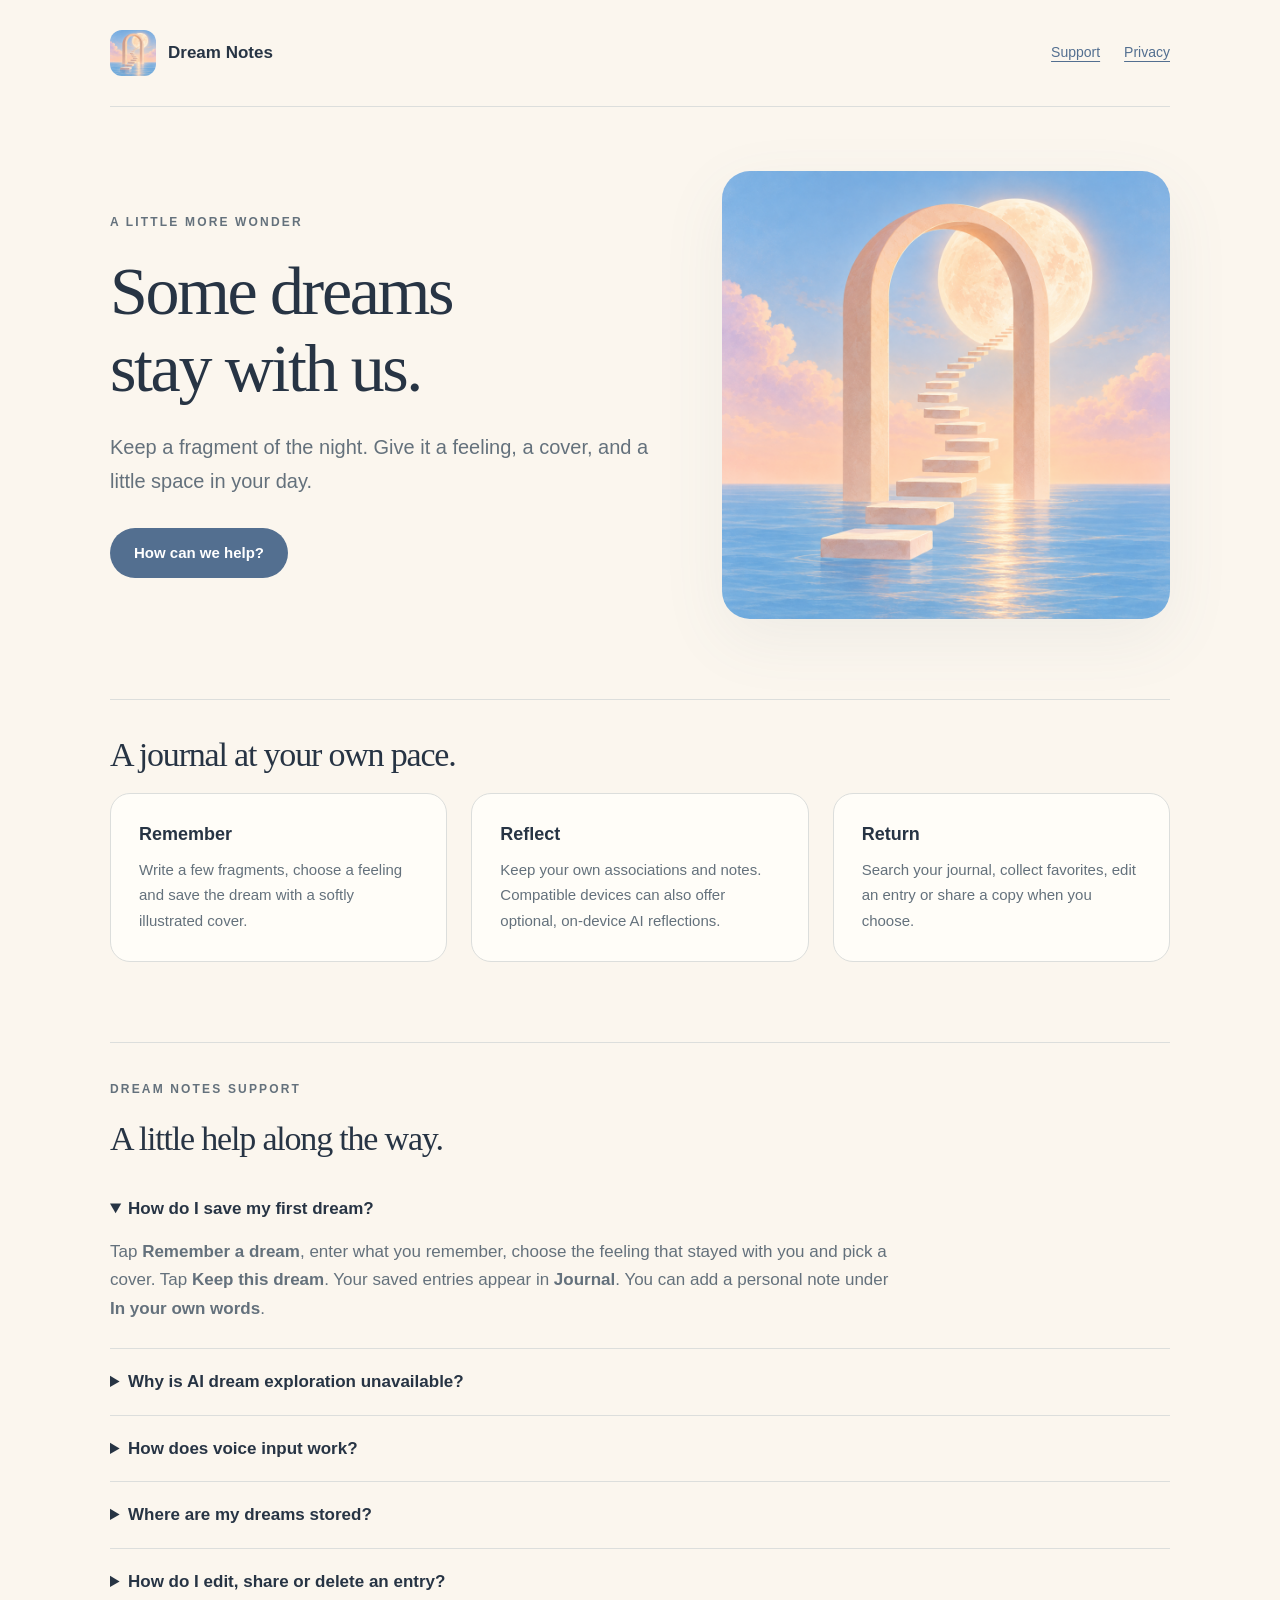
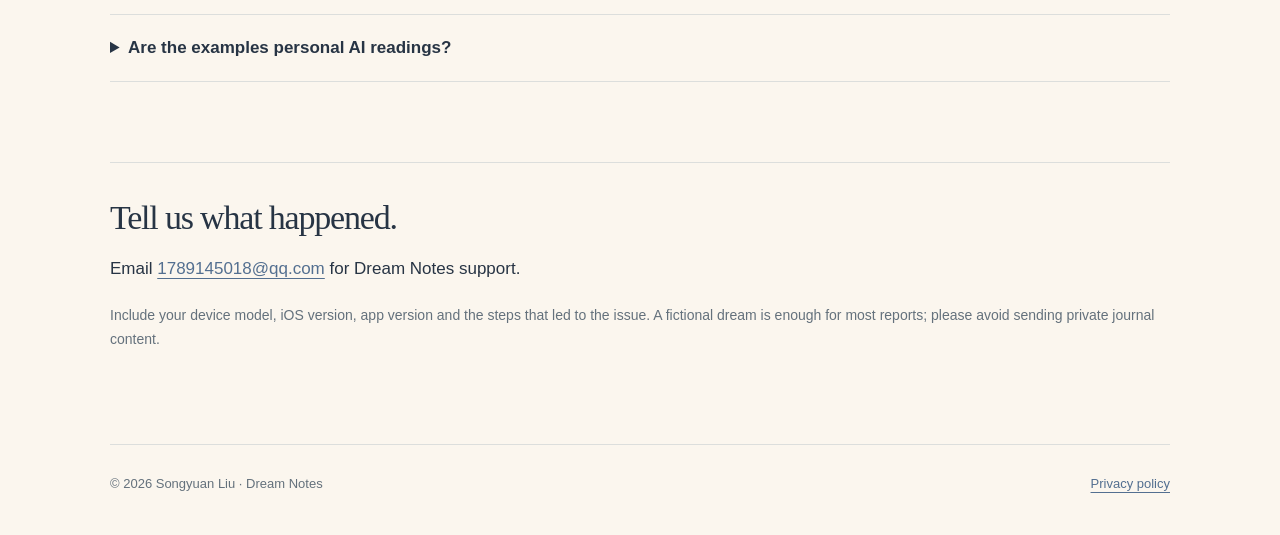
==== index.html @ 6f86c286 "Publish Dream Notes support and privacy pages" ====
<!doctype html>
<html lang="en">
<head><meta charset="utf-8"><meta name="viewport" content="width=device-width,initial-scale=1"><title>Dream Notes — Support</title><meta name="description" content="Support for Dream Notes, a quiet dream journal with optional on-device reflection."><link rel="icon" href="icon.png"><link rel="stylesheet" href="styles.css"></head>
<body>
<header><a class="brand" href="./"><img src="icon.png" width="46" height="46" alt="">Dream Notes</a><nav aria-label="Main"><a href="#support">Support</a><a href="privacy.html">Privacy</a></nav></header>
<main>
<section class="hero"><div><p class="eyebrow">A little more wonder</p><h1>Some dreams<br>stay with us.</h1><p class="lead">Keep a fragment of the night. Give it a feeling, a cover, and a little space in your day.</p><a class="pill" href="#support">How can we help?</a></div><img class="art" src="icon.png" alt="A peach archway and floating stairs above a blue sea, leading toward a warm moon." width="1024" height="1024"></section>
<section class="section" aria-labelledby="experience"><h2 id="experience">A journal at your own pace.</h2><div class="grid"><article class="card"><h3>Remember</h3><p>Write a few fragments, choose a feeling and save the dream with a softly illustrated cover.</p></article><article class="card"><h3>Reflect</h3><p>Keep your own associations and notes. Compatible devices can also offer optional, on-device AI reflections.</p></article><article class="card"><h3>Return</h3><p>Search your journal, collect favorites, edit an entry or share a copy when you choose.</p></article></div></section>
<section id="support" class="section" aria-labelledby="help"><p class="eyebrow">Dream Notes support</p><h2 id="help">A little help along the way.</h2>
<details open><summary>How do I save my first dream?</summary><p>Tap <strong>Remember a dream</strong>, enter what you remember, choose the feeling that stayed with you and pick a cover. Tap <strong>Keep this dream</strong>. Your saved entries appear in <strong>Journal</strong>. You can add a personal note under <strong>In your own words</strong>.</p></details>
<details><summary>Why is AI dream exploration unavailable?</summary><p>Optional AI reflection uses Apple's on-device model. It requires iOS 26 or later, a compatible device, Apple Intelligence enabled and the model available. Availability can also depend on system settings, language and region. Open <strong>You</strong> and tap <strong>Refresh availability</strong> for the app's current explanation. Writing, saving, searching and editing dreams remain available on iOS 17 or later. Version 1.0 does not connect to a cloud AI service.</p></details>
<details><summary>How does voice input work?</summary><p>Tap <strong>Speak your dream</strong> to start optional English dictation. The app asks for microphone and speech-recognition permission and requires on-device recognition. If permission is denied or on-device recognition is unavailable, continue typing. You can edit the transcript before saving. Dream Notes does not retain the recording.</p></details>
<details><summary>Where are my dreams stored?</summary><p>Dreams, drafts, reflections and notes are stored in the app's private storage on your device. There is no Dream Notes account or journal-sync service in version 1.0. iOS device backups may include your journal according to your system settings. Read the <a href="privacy.html">privacy policy</a> for details.</p></details>
<details><summary>How do I edit, share or delete an entry?</summary><p>Open a saved dream and use its <strong>Dream actions</strong> menu. Sharing opens the system share sheet, where you choose a destination. To remove the entire journal and unfinished draft, open <strong>You</strong> and choose <strong>Delete all dreams and drafts</strong>. Confirming deletion removes those records from the app and cannot be undone there.</p></details>
<details><summary>Are the examples personal AI readings?</summary><p>No. The three labeled fictional examples show how the experience works. They are separate from your journal and are not live AI results. Optional generated reflections are possibilities and questions, not predictions, diagnoses or verified facts about you.</p></details>
</section>
<section class="section" aria-labelledby="contact"><h2 id="contact">Tell us what happened.</h2><p>Email <a href="mailto:1789145018@qq.com?subject=Dream%20Notes%20support">1789145018@qq.com</a> for Dream Notes support.</p><p class="note">Include your device model, iOS version, app version and the steps that led to the issue. A fictional dream is enough for most reports; please avoid sending private journal content.</p></section>
</main><footer><span>© 2026 Songyuan Liu · Dream Notes</span><a href="privacy.html">Privacy policy</a></footer>
</body></html>
---- styles.css ----
:root{color-scheme:light;--paper:#fbf6ee;--ink:#273444;--muted:#64717c;--blue:#536f90;--line:#dcdedc;--card:#fffdf8}*{box-sizing:border-box}body{margin:0;background:var(--paper);color:var(--ink);font:17px/1.7 -apple-system,BlinkMacSystemFont,"Segoe UI",sans-serif}a{color:var(--blue);text-underline-offset:4px}a:hover{text-decoration-thickness:2px}a:focus-visible,summary:focus-visible{outline:3px solid #d79770;outline-offset:5px;border-radius:3px}header,main,footer{width:min(1060px,calc(100% - 48px));margin:auto}header{display:flex;align-items:center;justify-content:space-between;gap:24px;padding:30px 0;border-bottom:1px solid var(--line)}.brand{display:flex;align-items:center;gap:12px;color:var(--ink);font-weight:650;text-decoration:none}.brand img{width:46px;height:46px;border-radius:12px}nav{display:flex;gap:24px;font-size:14px}main{padding:64px 0 72px}.hero{display:grid;grid-template-columns:1.1fr .9fr;gap:64px;align-items:center}.eyebrow{font-size:12px;font-weight:650;letter-spacing:.18em;text-transform:uppercase;color:var(--muted)}h1,h2{font-family:Georgia,"Times New Roman",serif;font-weight:400;letter-spacing:-.035em;line-height:1.13}h1{font-size:clamp(42px,5.5vw,68px);margin:20px 0 24px}h2{font-size:34px;margin:0 0 18px}h3{font-size:18px;line-height:1.4;margin:0 0 10px}p{margin:0 0 20px}.lead{font-size:20px;color:var(--muted);max-width:580px}.art{width:100%;height:auto;aspect-ratio:1;object-fit:cover;border-radius:28px;box-shadow:0 20px 65px #536f9014}.pill{display:inline-block;background:var(--blue);color:white;border-radius:100px;padding:12px 24px;text-decoration:none;font-weight:600;font-size:15px;margin-top:10px}.section{margin-top:80px;padding-top:36px;border-top:1px solid var(--line)}.grid{display:grid;grid-template-columns:repeat(3,1fr);gap:24px}.card{padding:28px;border:1px solid var(--line);border-radius:20px;background:var(--card)}.card p{margin:0;color:var(--muted);font-size:15px}details{padding:20px 0;border-bottom:1px solid var(--line)}summary{cursor:pointer;font-weight:600;line-height:1.5}details p{margin:16px 0 4px;max-width:790px;color:var(--muted)}.note{font-size:14px;color:var(--muted)}.reading{max-width:760px}.reading h1{font-size:52px}.reading h2{font-size:28px;margin:36px 0 14px}.reading ul{padding-left:24px}.reading li{margin-bottom:8px}footer{padding:28px 0 40px;border-top:1px solid var(--line);display:flex;justify-content:space-between;gap:20px;font-size:13px;color:var(--muted)}@media(max-width:700px){header,main,footer{width:calc(100% - 36px)}header{padding:22px 0;gap:15px}nav{gap:16px}.hero{grid-template-columns:1fr;gap:32px}.art{max-height:430px}.grid{grid-template-columns:1fr}.section{margin-top:48px}.reading h1{font-size:42px}main{padding:42px 0 50px}footer{flex-direction:column;gap:8px}}
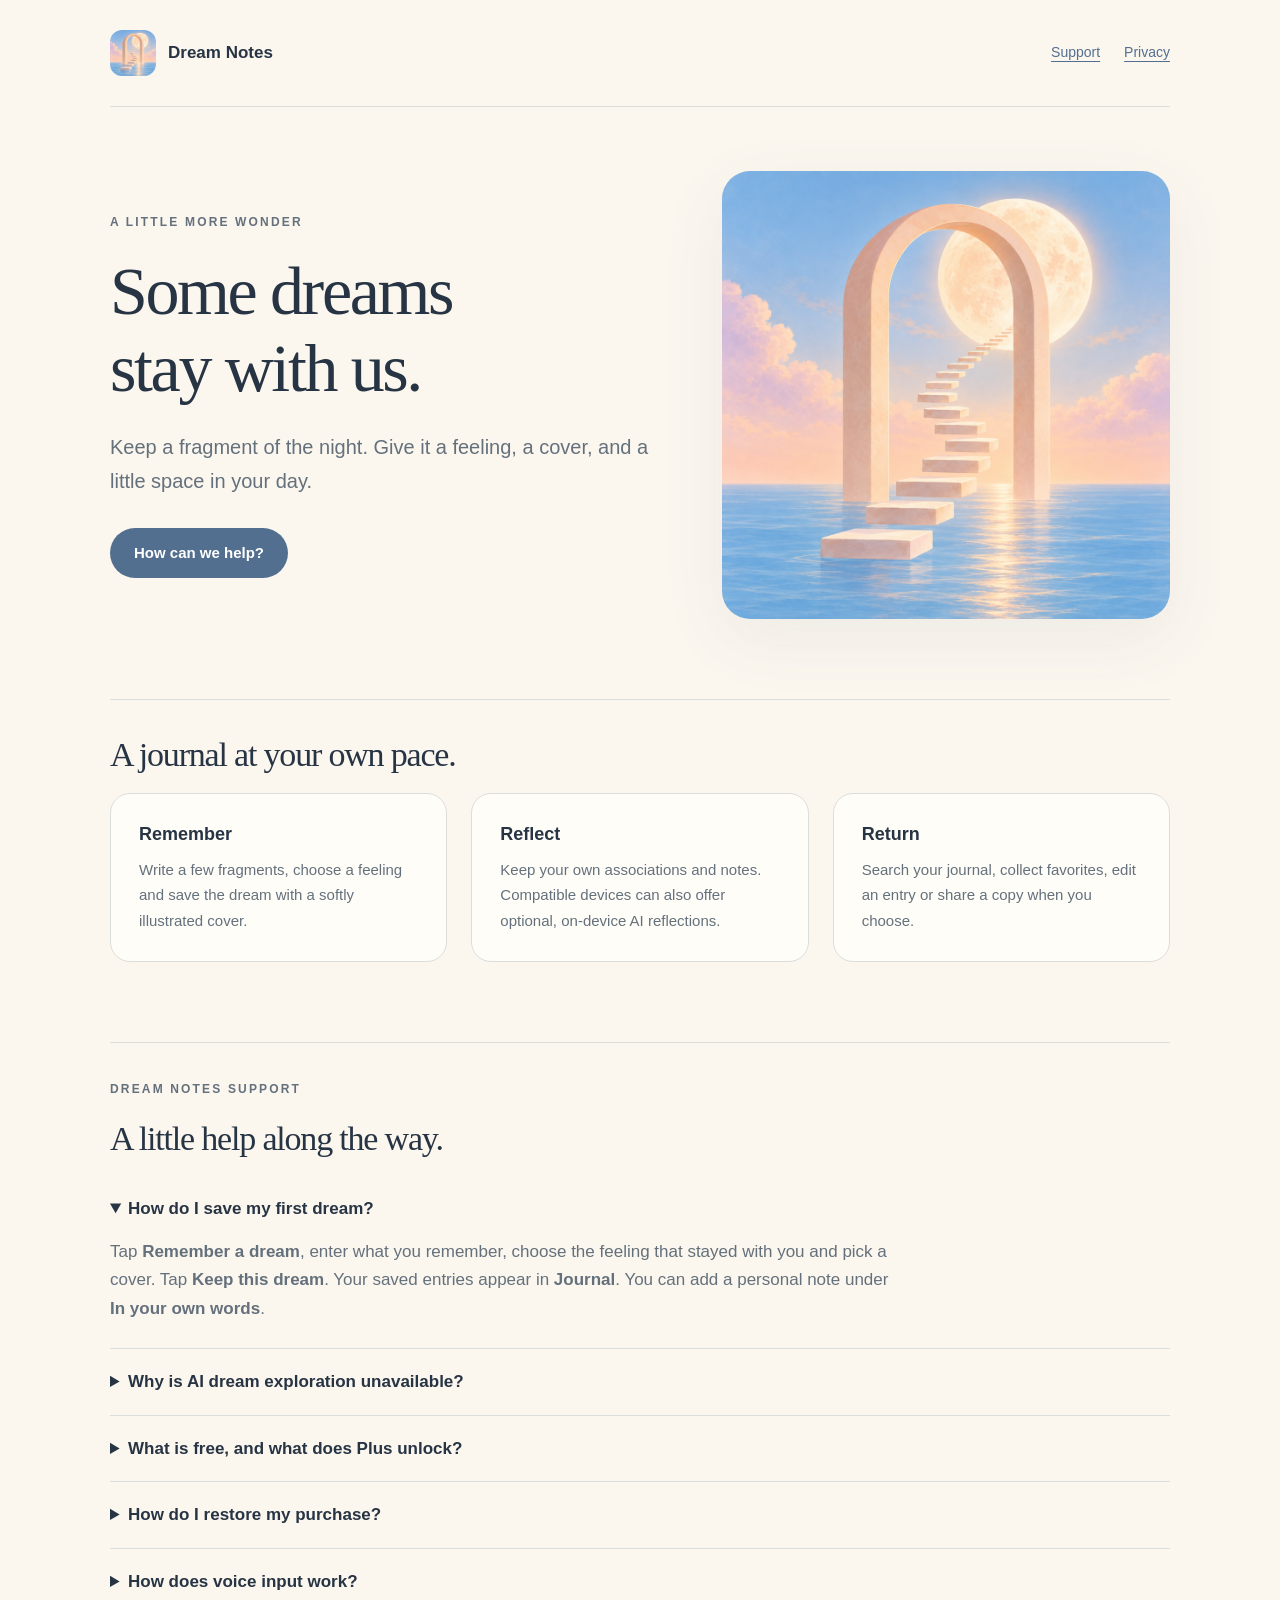
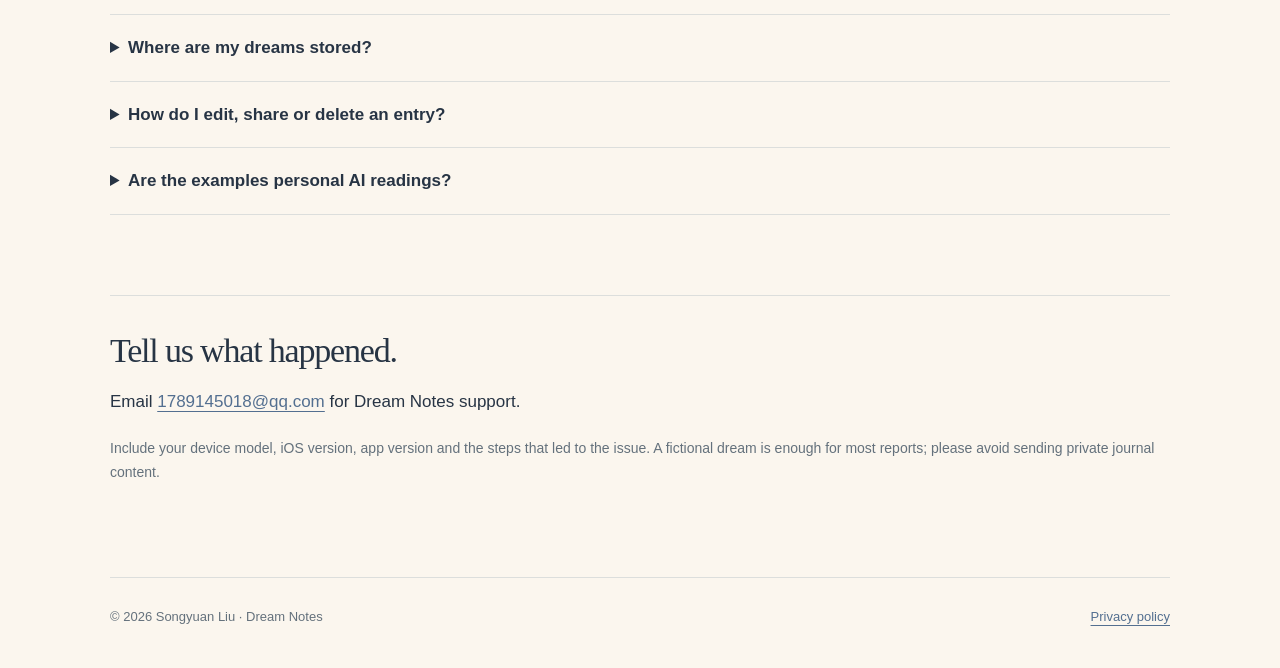
==== commit d6271a90: "Explain complimentary explorations and one-time Plus purchase" ====
--- a/index.html
+++ b/index.html
@@ -9,6 +9,8 @@
 <section id="support" class="section" aria-labelledby="help"><p class="eyebrow">Dream Notes support</p><h2 id="help">A little help along the way.</h2>
 <details open><summary>How do I save my first dream?</summary><p>Tap <strong>Remember a dream</strong>, enter what you remember, choose the feeling that stayed with you and pick a cover. Tap <strong>Keep this dream</strong>. Your saved entries appear in <strong>Journal</strong>. You can add a personal note under <strong>In your own words</strong>.</p></details>
 <details><summary>Why is AI dream exploration unavailable?</summary><p>Optional AI reflection uses Apple's on-device model. It requires iOS 26 or later, a compatible device, Apple Intelligence enabled and the model available. Availability can also depend on system settings, language and region. Open <strong>You</strong> and tap <strong>Refresh availability</strong> for the app's current explanation. Writing, saving, searching and editing dreams remain available on iOS 17 or later. Version 1.0 does not connect to a cloud AI service.</p></details>
+<details><summary>What is free, and what does Plus unlock?</summary><p>Recording dreams, personal notes, search, favorites, sharing, deletion and reading saved reflections stay free. Build 2 includes three complimentary successful on-device AI explorations, with no payment details or automatic renewal. Failed or cancelled explorations do not count. Dream Notes Plus is an optional one-time purchase for more on-device explorations. The app displays your App Store price before purchase. Plus does not include cloud services or custom image generation.</p></details>
+<details><summary>How do I restore my purchase?</summary><p>Open <strong>You &gt; Explore Dream Notes Plus</strong> (or <strong>View Plus &amp; restore purchases</strong>) and tap <strong>Restore purchases</strong>, using the Apple Account that bought Plus. Apple Intelligence must be supported, enabled and ready to generate reflections. Your journal is stored separately on each device; restoring Plus does not restore dream entries. For payment or refund requests, use <a href="https://reportaproblem.apple.com/">Apple purchase support</a>.</p></details>
 <details><summary>How does voice input work?</summary><p>Tap <strong>Speak your dream</strong> to start optional English dictation. The app asks for microphone and speech-recognition permission and requires on-device recognition. If permission is denied or on-device recognition is unavailable, continue typing. You can edit the transcript before saving. Dream Notes does not retain the recording.</p></details>
 <details><summary>Where are my dreams stored?</summary><p>Dreams, drafts, reflections and notes are stored in the app's private storage on your device. There is no Dream Notes account or journal-sync service in version 1.0. iOS device backups may include your journal according to your system settings. Read the <a href="privacy.html">privacy policy</a> for details.</p></details>
 <details><summary>How do I edit, share or delete an entry?</summary><p>Open a saved dream and use its <strong>Dream actions</strong> menu. Sharing opens the system share sheet, where you choose a destination. To remove the entire journal and unfinished draft, open <strong>You</strong> and choose <strong>Delete all dreams and drafts</strong>. Confirming deletion removes those records from the app and cannot be undone there.</p></details>
